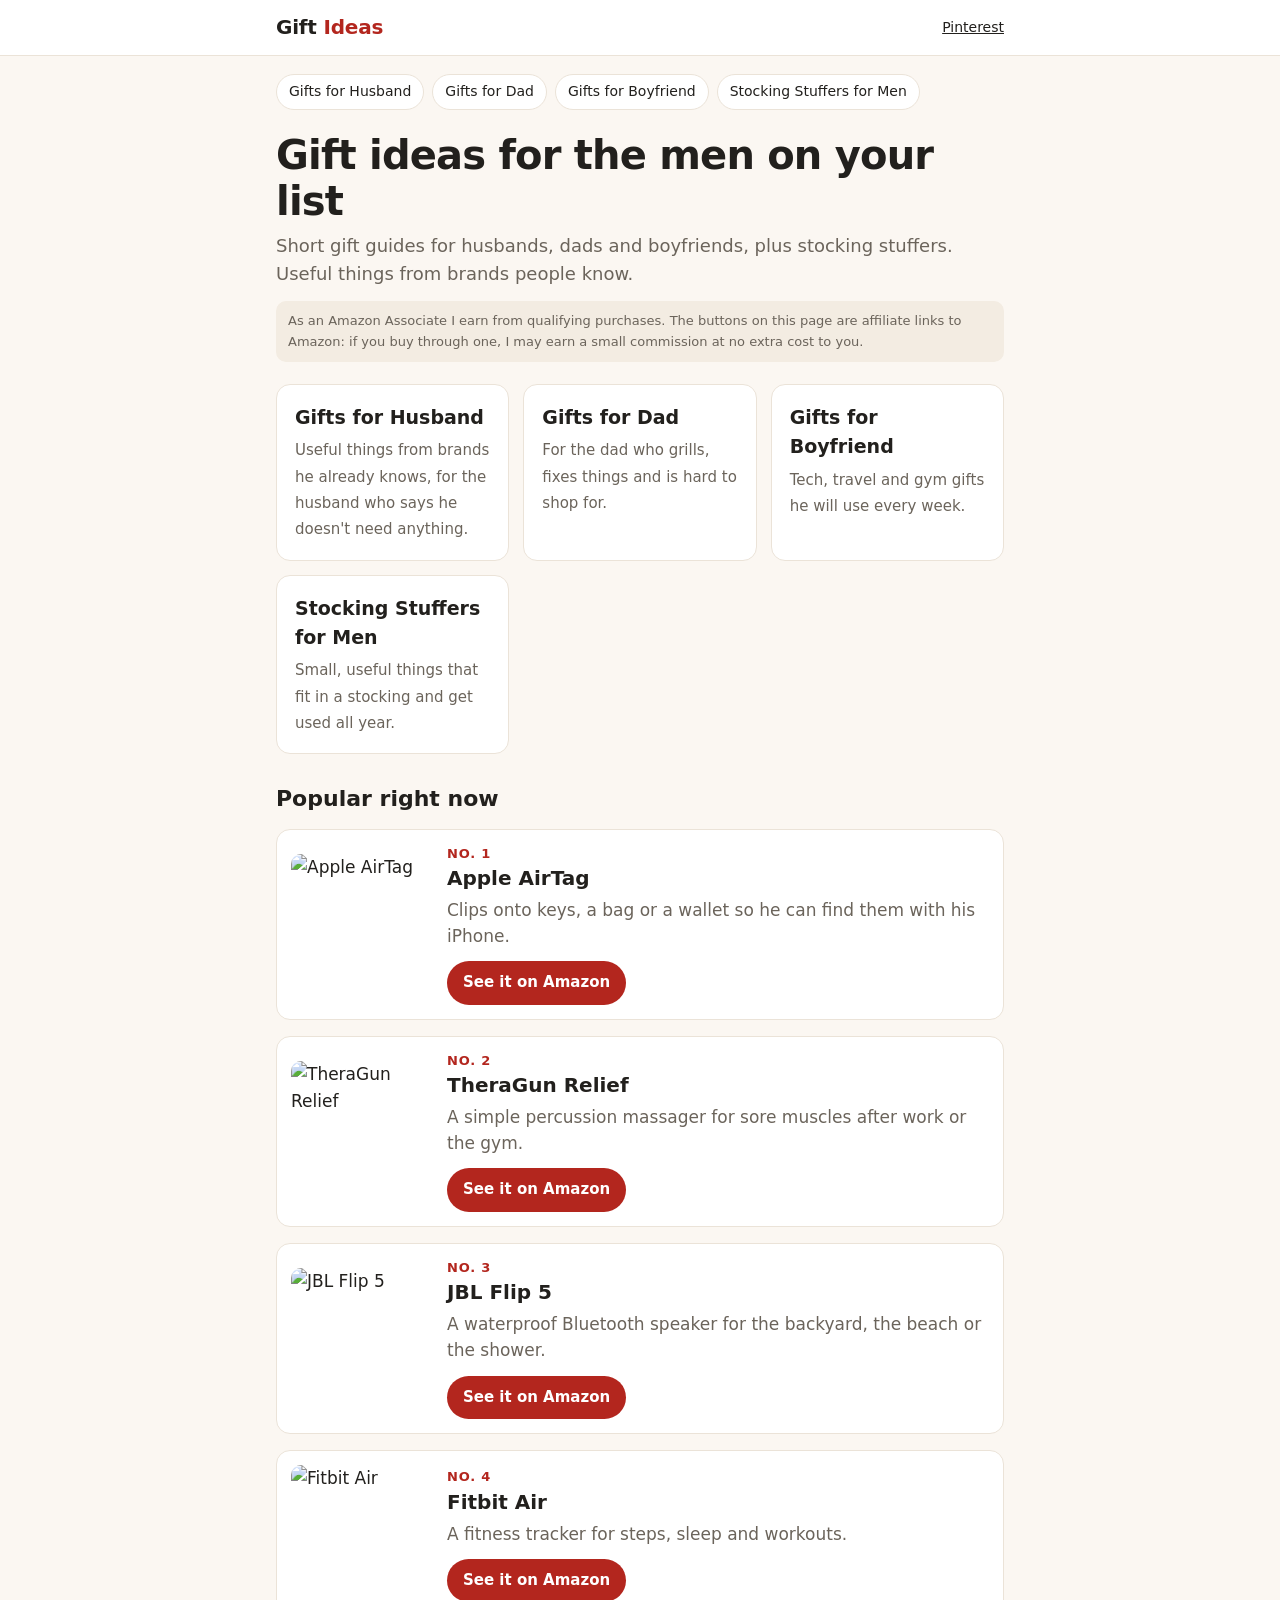
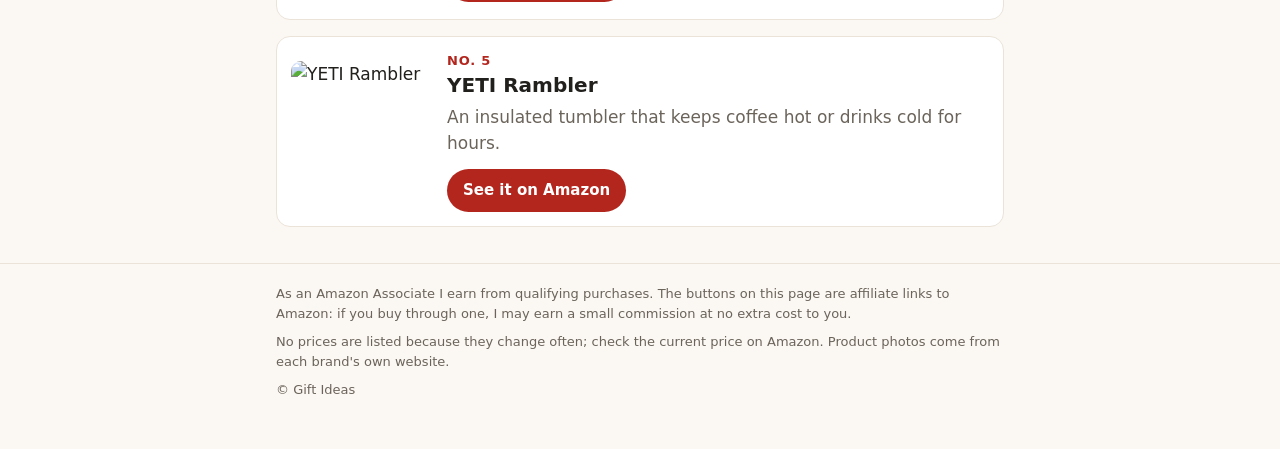
==== index.html @ b8fad863 "Add home page" ====
<!doctype html>
<html lang="en">
<head>
<meta charset="utf-8">
<meta name="viewport" content="width=device-width, initial-scale=1">
<title>Gift Ideas: Gift Guides for Him</title>
<meta name="description" content="Gift guides for husbands, dads and boyfriends, plus stocking stuffers for men.">
<link rel="stylesheet" href="style.css">
</head>
<body>
<header class="top"><div class="wrap"><a class="brand" href="">Gift <span>Ideas</span></a>
<a href="https://www.pinterest.com/thegiftideaspot/" rel="noopener" style="font-size:14px">Pinterest</a></div></header>
<main class="wrap">
<nav class="guides" aria-label="Gift guides"><a href="gifts-for-husband/">Gifts for Husband</a><a href="gifts-for-dad/">Gifts for Dad</a><a href="gifts-for-boyfriend/">Gifts for Boyfriend</a><a href="stocking-stuffers-for-men/">Stocking Stuffers for Men</a></nav>
<h1>Gift ideas for the men on your list</h1><p class="intro">Short gift guides for husbands, dads and boyfriends, plus stocking stuffers. Useful things from brands people know.</p><p class="disclosure">As an Amazon Associate I earn from qualifying purchases. The buttons on this page are affiliate links to Amazon: if you buy through one, I may earn a small commission at no extra cost to you.</p><div class="cards"><a class="card" href="gifts-for-husband/"><strong>Gifts for Husband</strong><span>Useful things from brands he already knows, for the husband who says he doesn&#x27;t need anything.</span></a><a class="card" href="gifts-for-dad/"><strong>Gifts for Dad</strong><span>For the dad who grills, fixes things and is hard to shop for.</span></a><a class="card" href="gifts-for-boyfriend/"><strong>Gifts for Boyfriend</strong><span>Tech, travel and gym gifts he will use every week.</span></a><a class="card" href="stocking-stuffers-for-men/"><strong>Stocking Stuffers for Men</strong><span>Small, useful things that fit in a stocking and get used all year.</span></a></div><h2 class="section">Popular right now</h2><ol class="items"><li class="item"><img src="img/airtag.jpg" alt="Apple AirTag" loading="lazy" width="140" height="140"><div><div class="num">No. 1</div><h2>Apple AirTag</h2><p>Clips onto keys, a bag or a wallet so he can find them with his iPhone.</p><a class="btn" href="https://link.amazon/B0aGp42OP" rel="sponsored nofollow noopener" target="_blank">See it on Amazon</a></div></li><li class="item"><img src="img/theragun.jpg" alt="TheraGun Relief" loading="lazy" width="140" height="140"><div><div class="num">No. 2</div><h2>TheraGun Relief</h2><p>A simple percussion massager for sore muscles after work or the gym.</p><a class="btn" href="https://link.amazon/A094G4xhZ" rel="sponsored nofollow noopener" target="_blank">See it on Amazon</a></div></li><li class="item"><img src="img/jblflip.jpg" alt="JBL Flip 5" loading="lazy" width="140" height="140"><div><div class="num">No. 3</div><h2>JBL Flip 5</h2><p>A waterproof Bluetooth speaker for the backyard, the beach or the shower.</p><a class="btn" href="https://link.amazon/B02Hue0gj" rel="sponsored nofollow noopener" target="_blank">See it on Amazon</a></div></li><li class="item"><img src="img/fitbit.jpg" alt="Fitbit Air" loading="lazy" width="140" height="140"><div><div class="num">No. 4</div><h2>Fitbit Air</h2><p>A fitness tracker for steps, sleep and workouts.</p><a class="btn" href="https://link.amazon/B08OTlMpL" rel="sponsored nofollow noopener" target="_blank">See it on Amazon</a></div></li><li class="item"><img src="img/yeti.jpg" alt="YETI Rambler" loading="lazy" width="140" height="140"><div><div class="num">No. 5</div><h2>YETI Rambler</h2><p>An insulated tumbler that keeps coffee hot or drinks cold for hours.</p><a class="btn" href="https://link.amazon/B0gJP21sW" rel="sponsored nofollow noopener" target="_blank">See it on Amazon</a></div></li></ol>
</main>
<footer><div class="wrap">
<p>As an Amazon Associate I earn from qualifying purchases. The buttons on this page are affiliate links to Amazon: if you buy through one, I may earn a small commission at no extra cost to you.</p>
<p>No prices are listed because they change often; check the current price on Amazon. Product photos come from each brand's own website.</p>
<p>&copy; Gift Ideas</p>
</div></footer>
</body>
</html>
---- style.css ----
:root{--bg:#fbf7f2;--card:#fff;--ink:#22201d;--muted:#6b645b;--line:#ebe3d8;--accent:#b3261e;--accent-ink:#fff;--soft:#f3ece2}
@media (prefers-color-scheme:dark){:root{--bg:#191714;--card:#23201c;--ink:#f1ece5;--muted:#b3aa9e;--line:#3a352f;--accent:#e2574c;--accent-ink:#fff;--soft:#2b2722}}
*{box-sizing:border-box}html{-webkit-text-size-adjust:100%}
body{margin:0;background:var(--bg);color:var(--ink);font:17px/1.55 system-ui,-apple-system,"Segoe UI",Roboto,sans-serif}
a{color:inherit}
.wrap{max-width:760px;margin:0 auto;padding:0 16px}
header.top{border-bottom:1px solid var(--line);background:var(--card)}
header.top .wrap{display:flex;align-items:center;justify-content:space-between;gap:12px;padding-top:12px;padding-bottom:12px}
.brand{font-weight:800;font-size:20px;text-decoration:none;letter-spacing:-.01em}
.brand span{color:var(--accent)}
nav.guides{display:flex;flex-wrap:wrap;gap:8px;margin:18px 0 0}
nav.guides a{font-size:14px;text-decoration:none;padding:6px 12px;border:1px solid var(--line);border-radius:999px;background:var(--card)}
nav.guides a[aria-current]{background:var(--ink);color:var(--bg);border-color:var(--ink)}
h1{font-size:clamp(28px,6vw,40px);line-height:1.15;letter-spacing:-.02em;margin:22px 0 8px}
.intro{color:var(--muted);margin:0 0 14px;font-size:18px}
.disclosure{font-size:13px;color:var(--muted);background:var(--soft);border-radius:10px;padding:10px 12px;margin:0 0 22px}
ol.items{list-style:none;margin:0;padding:0;display:grid;gap:16px}
.item{display:grid;grid-template-columns:140px 1fr;gap:16px;background:var(--card);border:1px solid var(--line);border-radius:14px;padding:14px;align-items:center}
.item img{width:140px;height:140px;object-fit:contain;background:#fff;border-radius:10px}
.num{font-size:13px;font-weight:700;color:var(--accent);text-transform:uppercase;letter-spacing:.06em}
.item h2{font-size:20px;line-height:1.25;margin:2px 0 6px}
.item p{margin:0 0 12px;color:var(--muted)}
.btn{display:inline-block;background:var(--accent);color:var(--accent-ink);text-decoration:none;font-weight:700;font-size:15px;padding:10px 16px;border-radius:999px}
.btn:focus-visible,nav.guides a:focus-visible{outline:3px solid var(--ink);outline-offset:2px}
@media (max-width:520px){.item{grid-template-columns:96px 1fr;gap:12px;padding:12px}.item img{width:96px;height:96px}.item h2{font-size:18px}}
.cards{display:grid;grid-template-columns:repeat(auto-fit,minmax(220px,1fr));gap:14px;margin:8px 0 28px}
.card{display:block;text-decoration:none;background:var(--card);border:1px solid var(--line);border-radius:14px;padding:18px}
.card strong{display:block;font-size:19px;margin-bottom:4px}.card span{color:var(--muted);font-size:15px}
h2.section{font-size:22px;margin:28px 0 12px}
footer{border-top:1px solid var(--line);margin-top:36px;padding:20px 0 40px;font-size:13px;color:var(--muted)}
footer p{margin:0 0 8px}
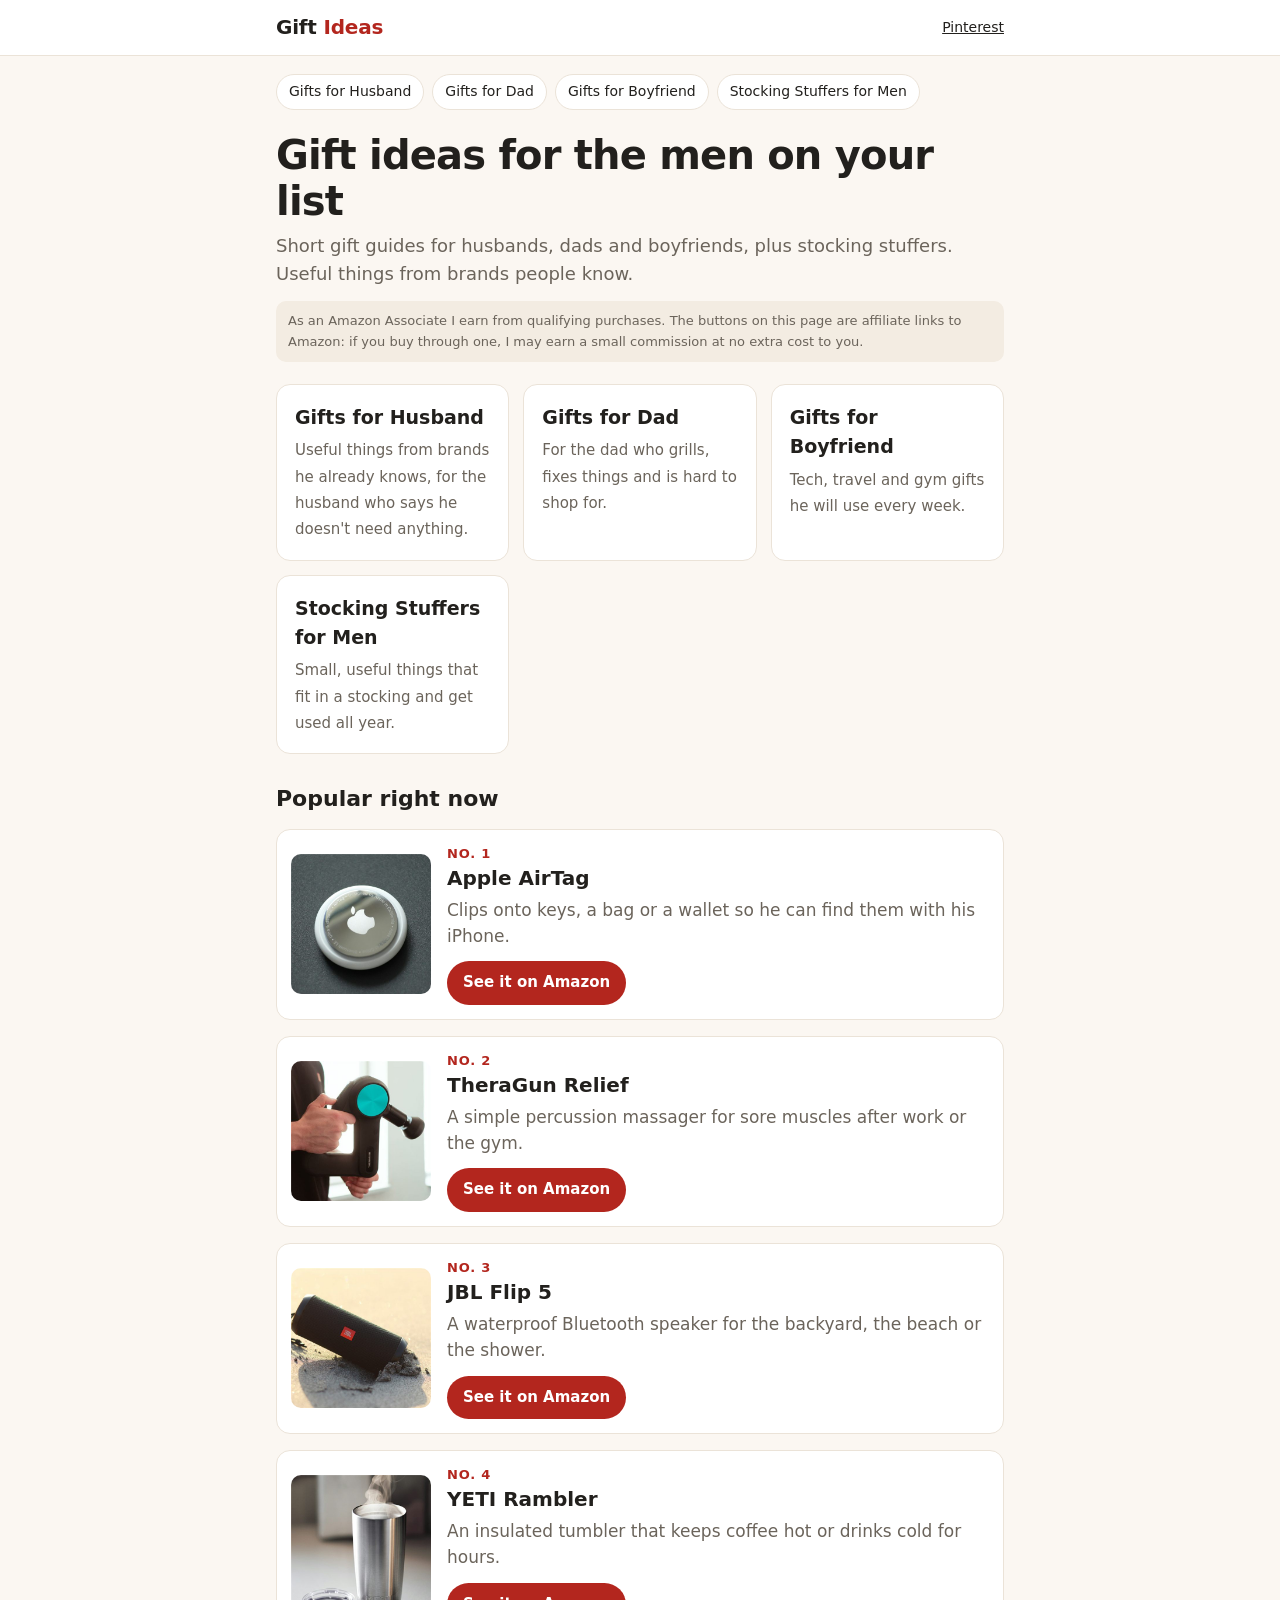
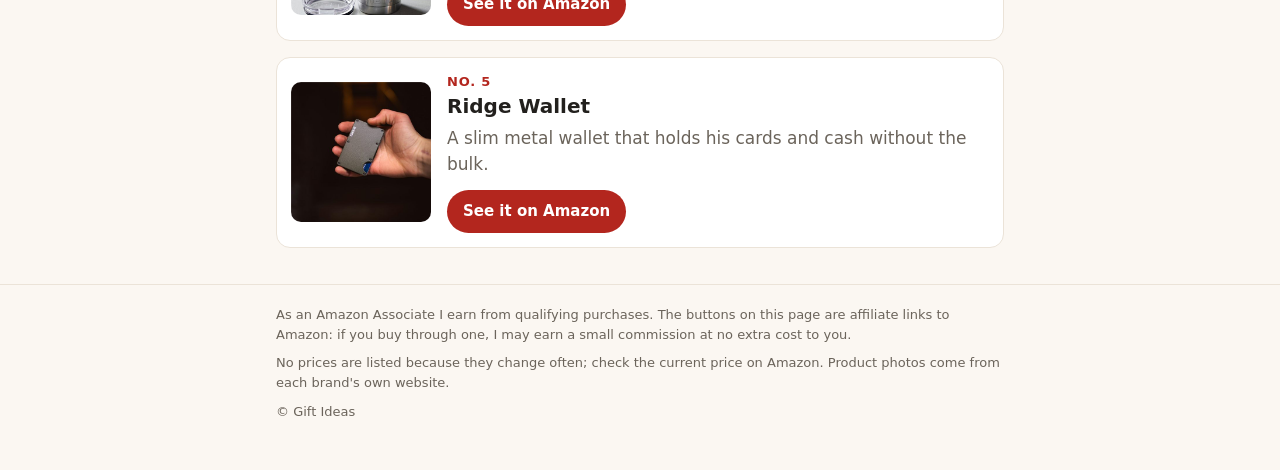
==== commit 74d3822a: "Add files via upload" ====
--- a/index.html
+++ b/index.html
@@ -12,7 +12,7 @@
 <a href="https://www.pinterest.com/thegiftideaspot/" rel="noopener" style="font-size:14px">Pinterest</a></div></header>
 <main class="wrap">
 <nav class="guides" aria-label="Gift guides"><a href="gifts-for-husband/">Gifts for Husband</a><a href="gifts-for-dad/">Gifts for Dad</a><a href="gifts-for-boyfriend/">Gifts for Boyfriend</a><a href="stocking-stuffers-for-men/">Stocking Stuffers for Men</a></nav>
-<h1>Gift ideas for the men on your list</h1><p class="intro">Short gift guides for husbands, dads and boyfriends, plus stocking stuffers. Useful things from brands people know.</p><p class="disclosure">As an Amazon Associate I earn from qualifying purchases. The buttons on this page are affiliate links to Amazon: if you buy through one, I may earn a small commission at no extra cost to you.</p><div class="cards"><a class="card" href="gifts-for-husband/"><strong>Gifts for Husband</strong><span>Useful things from brands he already knows, for the husband who says he doesn&#x27;t need anything.</span></a><a class="card" href="gifts-for-dad/"><strong>Gifts for Dad</strong><span>For the dad who grills, fixes things and is hard to shop for.</span></a><a class="card" href="gifts-for-boyfriend/"><strong>Gifts for Boyfriend</strong><span>Tech, travel and gym gifts he will use every week.</span></a><a class="card" href="stocking-stuffers-for-men/"><strong>Stocking Stuffers for Men</strong><span>Small, useful things that fit in a stocking and get used all year.</span></a></div><h2 class="section">Popular right now</h2><ol class="items"><li class="item"><img src="img/airtag.jpg" alt="Apple AirTag" loading="lazy" width="140" height="140"><div><div class="num">No. 1</div><h2>Apple AirTag</h2><p>Clips onto keys, a bag or a wallet so he can find them with his iPhone.</p><a class="btn" href="https://link.amazon/B0aGp42OP" rel="sponsored nofollow noopener" target="_blank">See it on Amazon</a></div></li><li class="item"><img src="img/theragun.jpg" alt="TheraGun Relief" loading="lazy" width="140" height="140"><div><div class="num">No. 2</div><h2>TheraGun Relief</h2><p>A simple percussion massager for sore muscles after work or the gym.</p><a class="btn" href="https://link.amazon/A094G4xhZ" rel="sponsored nofollow noopener" target="_blank">See it on Amazon</a></div></li><li class="item"><img src="img/jblflip.jpg" alt="JBL Flip 5" loading="lazy" width="140" height="140"><div><div class="num">No. 3</div><h2>JBL Flip 5</h2><p>A waterproof Bluetooth speaker for the backyard, the beach or the shower.</p><a class="btn" href="https://link.amazon/B02Hue0gj" rel="sponsored nofollow noopener" target="_blank">See it on Amazon</a></div></li><li class="item"><img src="img/fitbit.jpg" alt="Fitbit Air" loading="lazy" width="140" height="140"><div><div class="num">No. 4</div><h2>Fitbit Air</h2><p>A fitness tracker for steps, sleep and workouts.</p><a class="btn" href="https://link.amazon/B08OTlMpL" rel="sponsored nofollow noopener" target="_blank">See it on Amazon</a></div></li><li class="item"><img src="img/yeti.jpg" alt="YETI Rambler" loading="lazy" width="140" height="140"><div><div class="num">No. 5</div><h2>YETI Rambler</h2><p>An insulated tumbler that keeps coffee hot or drinks cold for hours.</p><a class="btn" href="https://link.amazon/B0gJP21sW" rel="sponsored nofollow noopener" target="_blank">See it on Amazon</a></div></li></ol>
+<h1>Gift ideas for the men on your list</h1><p class="intro">Short gift guides for husbands, dads and boyfriends, plus stocking stuffers. Useful things from brands people know.</p><p class="disclosure">As an Amazon Associate I earn from qualifying purchases. The buttons on this page are affiliate links to Amazon: if you buy through one, I may earn a small commission at no extra cost to you.</p><div class="cards"><a class="card" href="gifts-for-husband/"><strong>Gifts for Husband</strong><span>Useful things from brands he already knows, for the husband who says he doesn&#x27;t need anything.</span></a><a class="card" href="gifts-for-dad/"><strong>Gifts for Dad</strong><span>For the dad who grills, fixes things and is hard to shop for.</span></a><a class="card" href="gifts-for-boyfriend/"><strong>Gifts for Boyfriend</strong><span>Tech, travel and gym gifts he will use every week.</span></a><a class="card" href="stocking-stuffers-for-men/"><strong>Stocking Stuffers for Men</strong><span>Small, useful things that fit in a stocking and get used all year.</span></a></div><h2 class="section">Popular right now</h2><ol class="items"><li class="item"><img src="img/airtag.jpg" alt="Apple AirTag" loading="lazy" width="140" height="140"><div><div class="num">No. 1</div><h2>Apple AirTag</h2><p>Clips onto keys, a bag or a wallet so he can find them with his iPhone.</p><a class="btn" href="https://link.amazon/B0aGp42OP" rel="sponsored nofollow noopener" target="_blank">See it on Amazon</a></div></li><li class="item"><img src="img/theragun.jpg" alt="TheraGun Relief" loading="lazy" width="140" height="140"><div><div class="num">No. 2</div><h2>TheraGun Relief</h2><p>A simple percussion massager for sore muscles after work or the gym.</p><a class="btn" href="https://link.amazon/A094G4xhZ" rel="sponsored nofollow noopener" target="_blank">See it on Amazon</a></div></li><li class="item"><img src="img/jblflip.jpg" alt="JBL Flip 5" loading="lazy" width="140" height="140"><div><div class="num">No. 3</div><h2>JBL Flip 5</h2><p>A waterproof Bluetooth speaker for the backyard, the beach or the shower.</p><a class="btn" href="https://link.amazon/B02Hue0gj" rel="sponsored nofollow noopener" target="_blank">See it on Amazon</a></div></li><li class="item"><img src="img/yeti.jpg" alt="YETI Rambler" loading="lazy" width="140" height="140"><div><div class="num">No. 4</div><h2>YETI Rambler</h2><p>An insulated tumbler that keeps coffee hot or drinks cold for hours.</p><a class="btn" href="https://link.amazon/B0gJP21sW" rel="sponsored nofollow noopener" target="_blank">See it on Amazon</a></div></li><li class="item"><img src="img/ridge.jpg" alt="Ridge Wallet" loading="lazy" width="140" height="140"><div><div class="num">No. 5</div><h2>Ridge Wallet</h2><p>A slim metal wallet that holds his cards and cash without the bulk.</p><a class="btn" href="https://link.amazon/B04wv2A3W" rel="sponsored nofollow noopener" target="_blank">See it on Amazon</a></div></li></ol>
 </main>
 <footer><div class="wrap">
 <p>As an Amazon Associate I earn from qualifying purchases. The buttons on this page are affiliate links to Amazon: if you buy through one, I may earn a small commission at no extra cost to you.</p>
